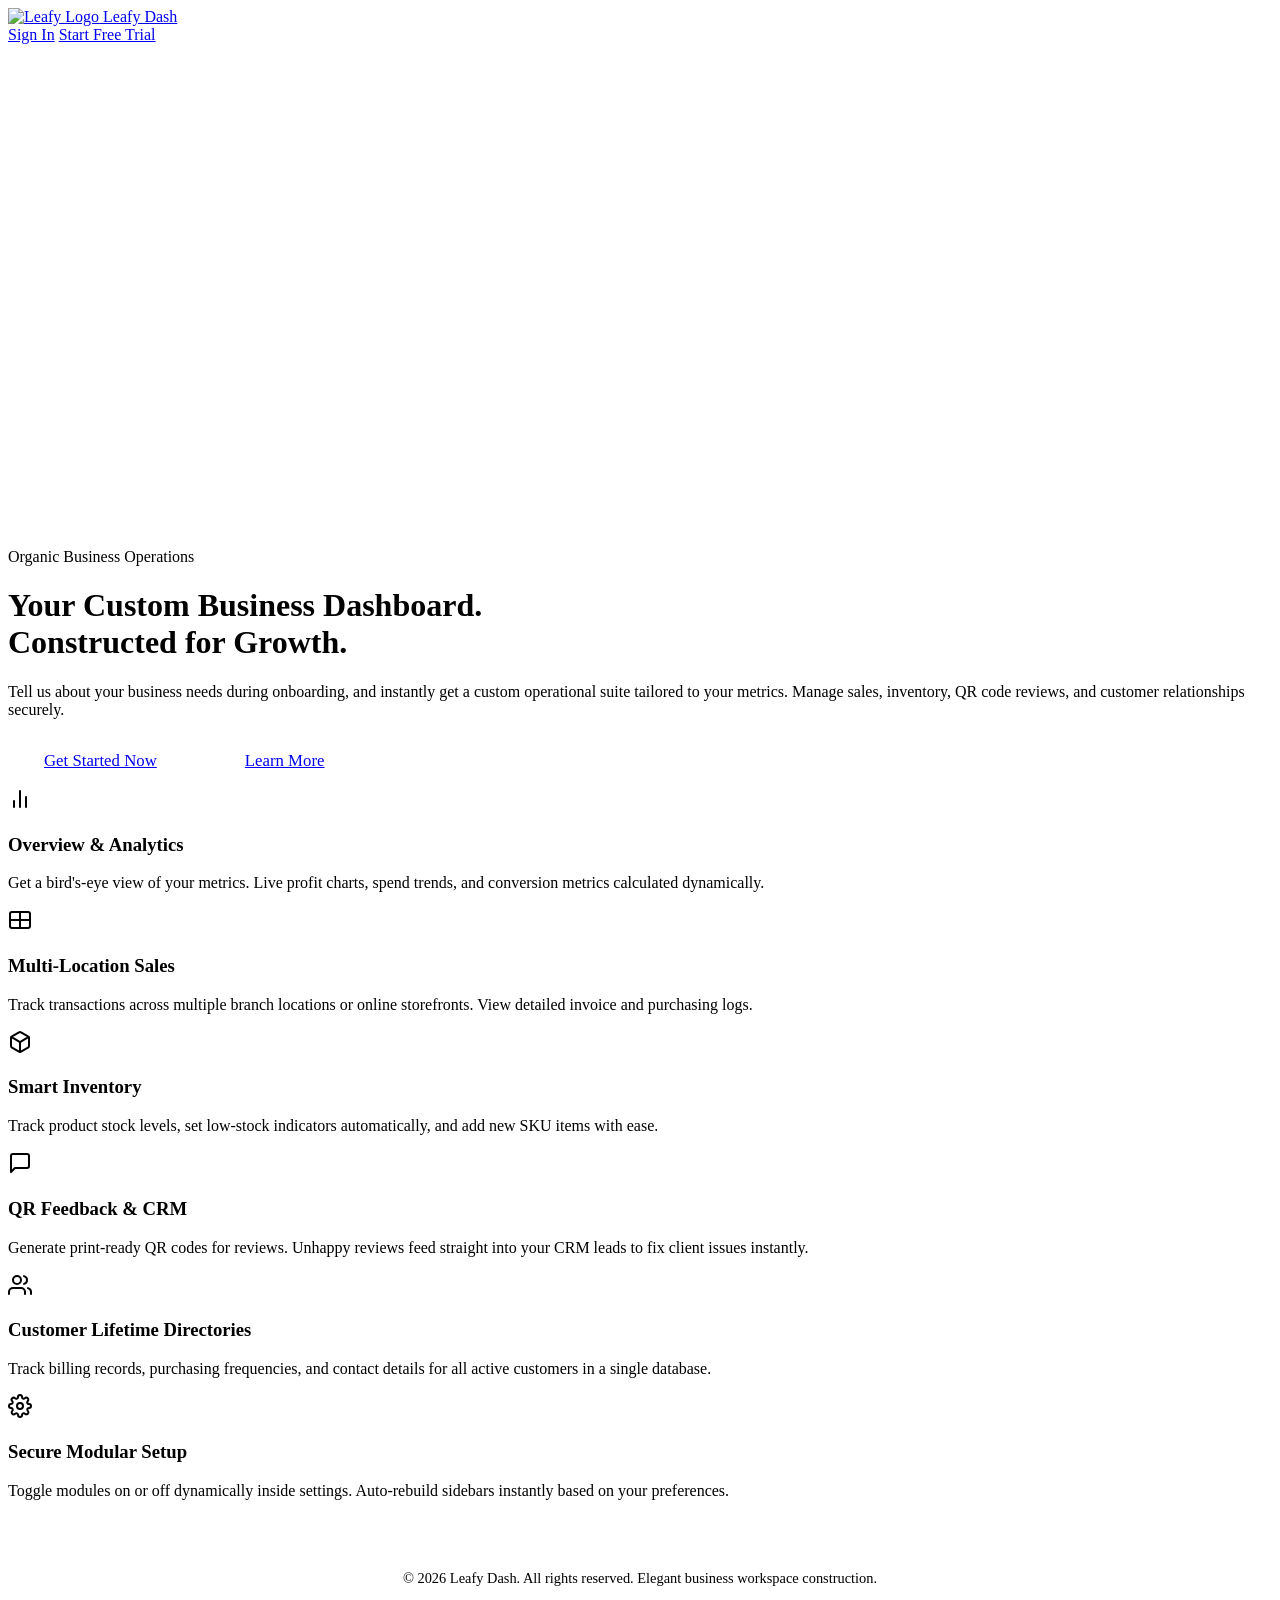
==== frontend/index.html @ 87b3e862 "Initialize repository, optimize branding assets, setup icons, and configure Vercel deployment" ====
<!DOCTYPE html>
<html lang="en">
<head>
    <meta charset="UTF-8">
    <meta name="viewport" content="width=device-width, initial-scale=1.0">
    <title>Leafy Dash | Elegant Custom Business Dashboards</title>
    <meta name="description" content="Generate a secure, tailored business dashboard. Auto-configure analytics, inventory, CRM, sales, and reviews based on your specific operational needs.">
    <link rel="stylesheet" href="/css/style.css">
    <link rel="icon" type="image/png" href="/images/leafy_icon.png">
</head>
<body>
    <header class="navbar">
        <a href="/" class="navbar-brand">
            <img src="/images/leafy_icon.png" alt="Leafy Logo" style="width: 48px; height: 48px; object-fit: contain;">
            Leafy Dash
        </a>
        <div class="nav-buttons">
            <a href="/login" class="btn btn-secondary">Sign In</a>
            <a href="/register" class="btn btn-primary">Start Free Trial</a>
        </div>
    </header>

    <main class="hero-section">
        <!-- SVG waves backgrounds in pastel blue and peach to replicate the style image -->
        <svg class="wave-shape" style="top: 10%; left: -5%; width: 450px;" viewBox="0 0 500 500" fill="none" xmlns="http://www.w3.org/2000/svg">
            <path d="M-80 120 C 50 180, 180 60, 320 200 C 420 300, 480 250, 520 380 L500 500 L-100 500 Z" fill="var(--accent-blue)" opacity="0.15"/>
        </svg>
        <svg class="wave-shape" style="bottom: 5%; right: -5%; width: 500px;" viewBox="0 0 500 500" fill="none" xmlns="http://www.w3.org/2000/svg">
            <path d="M100 450 C 180 320, 320 380, 380 200 C 440 80, 490 120, 580 40 L600 600 L100 600 Z" fill="var(--accent-peach)" opacity="0.18"/>
        </svg>

        <div class="hero-badge">Organic Business Operations</div>
        <h1 class="hero-title">Your Custom Business Dashboard. <br><span>Constructed for Growth.</span></h1>
        <p class="hero-desc">Tell us about your business needs during onboarding, and instantly get a custom operational suite tailored to your metrics. Manage sales, inventory, QR code reviews, and customer relationships securely.</p>
        <div style="display: flex; gap: 16px; margin-top: 10px; position: relative; z-index: 10;">
            <a href="/register" class="btn btn-primary btn-lg" style="padding: 16px 36px; font-size: 1.05rem;">Get Started Now</a>
            <a href="#features" class="btn btn-secondary btn-lg" style="padding: 16px 36px; font-size: 1.05rem;">Learn More</a>
        </div>
    </main>

    <section id="features" class="features-grid">
        <div class="feat-card glass-panel">
            <div class="feat-icon-container">
                <svg width="24" height="24" viewBox="0 0 24 24" fill="none" stroke="currentColor" stroke-width="2" stroke-linecap="round" stroke-linejoin="round"><line x1="18" y1="20" x2="18" y2="10"></line><line x1="12" y1="20" x2="12" y2="4"></line><line x1="6" y1="20" x2="6" y2="14"></line></svg>
            </div>
            <h3 class="feat-title">Overview & Analytics</h3>
            <p class="feat-desc">Get a bird's-eye view of your metrics. Live profit charts, spend trends, and conversion metrics calculated dynamically.</p>
        </div>
        <div class="feat-card glass-panel">
            <div class="feat-icon-container">
                <svg width="24" height="24" viewBox="0 0 24 24" fill="none" stroke="currentColor" stroke-width="2" stroke-linecap="round" stroke-linejoin="round"><rect x="2" y="4" width="20" height="16" rx="2" ry="2"></rect><line x1="12" y1="4" x2="12" y2="20"></line><line x1="2" y1="12" x2="22" y2="12"></line></svg>
            </div>
            <h3 class="feat-title">Multi-Location Sales</h3>
            <p class="feat-desc">Track transactions across multiple branch locations or online storefronts. View detailed invoice and purchasing logs.</p>
        </div>
        <div class="feat-card glass-panel">
            <div class="feat-icon-container">
                <svg width="24" height="24" viewBox="0 0 24 24" fill="none" stroke="currentColor" stroke-width="2" stroke-linecap="round" stroke-linejoin="round"><path d="M21 16V8a2 2 0 0 0-1-1.73l-7-4a2 2 0 0 0-2 0l-7 4A2 2 0 0 0 3 8v8a2 2 0 0 0 1 1.73l7 4a2 2 0 0 0 2 0l7-4A2 2 0 0 0 21 16z"></path><polyline points="3.27 6.96 12 12.01 20.73 6.96"></polyline><line x1="12" y1="22.08" x2="12" y2="12"></line></svg>
            </div>
            <h3 class="feat-title">Smart Inventory</h3>
            <p class="feat-desc">Track product stock levels, set low-stock indicators automatically, and add new SKU items with ease.</p>
        </div>
        <div class="feat-card glass-panel">
            <div class="feat-icon-container">
                <svg width="24" height="24" viewBox="0 0 24 24" fill="none" stroke="currentColor" stroke-width="2" stroke-linecap="round" stroke-linejoin="round"><path d="M21 15a2 2 0 0 1-2 2H7l-4 4V5a2 2 0 0 1 2-2h14a2 2 0 0 1 2 2z"></path></svg>
            </div>
            <h3 class="feat-title">QR Feedback & CRM</h3>
            <p class="feat-desc">Generate print-ready QR codes for reviews. Unhappy reviews feed straight into your CRM leads to fix client issues instantly.</p>
        </div>
        <div class="feat-card glass-panel">
            <div class="feat-icon-container">
                <svg width="24" height="24" viewBox="0 0 24 24" fill="none" stroke="currentColor" stroke-width="2" stroke-linecap="round" stroke-linejoin="round"><path d="M17 21v-2a4 4 0 0 0-4-4H5a4 4 0 0 0-4 4v2"></path><circle cx="9" cy="7" r="4"></circle><path d="M23 21v-2a4 4 0 0 0-3-3.87"></path><path d="M16 3.13a4 4 0 0 1 0 7.75"></path></svg>
            </div>
            <h3 class="feat-title">Customer Lifetime Directories</h3>
            <p class="feat-desc">Track billing records, purchasing frequencies, and contact details for all active customers in a single database.</p>
        </div>
        <div class="feat-card glass-panel">
            <div class="feat-icon-container">
                <svg width="24" height="24" viewBox="0 0 24 24" fill="none" stroke="currentColor" stroke-width="2" stroke-linecap="round" stroke-linejoin="round"><circle cx="12" cy="12" r="3"></circle><path d="M19.4 15a1.65 1.65 0 0 0 .33 1.82l.06.06a2 2 0 1 1-2.83 2.83l-.06-.06a1.65 1.65 0 0 0-1.82-.33 1.65 1.65 0 0 0-1 1.51V21a2 2 0 0 1-4 0v-.09A1.65 1.65 0 0 0 9 19.4a1.65 1.65 0 0 0-1.82.33l-.06.06a2 2 0 1 1-2.83-2.83l.06-.06a1.65 1.65 0 0 0 .33-1.82 1.65 1.65 0 0 0-1.51-1H3a2 2 0 0 1 0-4h.09A1.65 1.65 0 0 0 4.6 9a1.65 1.65 0 0 0-.33-1.82l-.06-.06a2 2 0 1 1 2.83-2.83l.06.06a1.65 1.65 0 0 0 1.82.33H9a1.65 1.65 0 0 0 1-1.51V3a2 2 0 0 1 4 0v.09a1.65 1.65 0 0 0 1 1.51 1.65 1.65 0 0 0 1.82-.33l.06-.06a2 2 0 1 1 2.83 2.83l-.06.06a1.65 1.65 0 0 0-.33 1.82V9a1.65 1.65 0 0 0 1.51 1H21a2 2 0 0 1 0 4h-.09a1.65 1.65 0 0 0-1.51 1z"></path></svg>
            </div>
            <h3 class="feat-title">Secure Modular Setup</h3>
            <p class="feat-desc">Toggle modules on or off dynamically inside settings. Auto-rebuild sidebars instantly based on your preferences.</p>
        </div>
    </section>

    <footer style="text-align: center; padding: 40px 24px; color: var(--text-secondary); border-top: 1px solid var(--border-color); font-size: 0.9rem;">
        <p>&copy; 2026 Leafy Dash. All rights reserved. Elegant business workspace construction.</p>
    </footer>
</body>
</html>
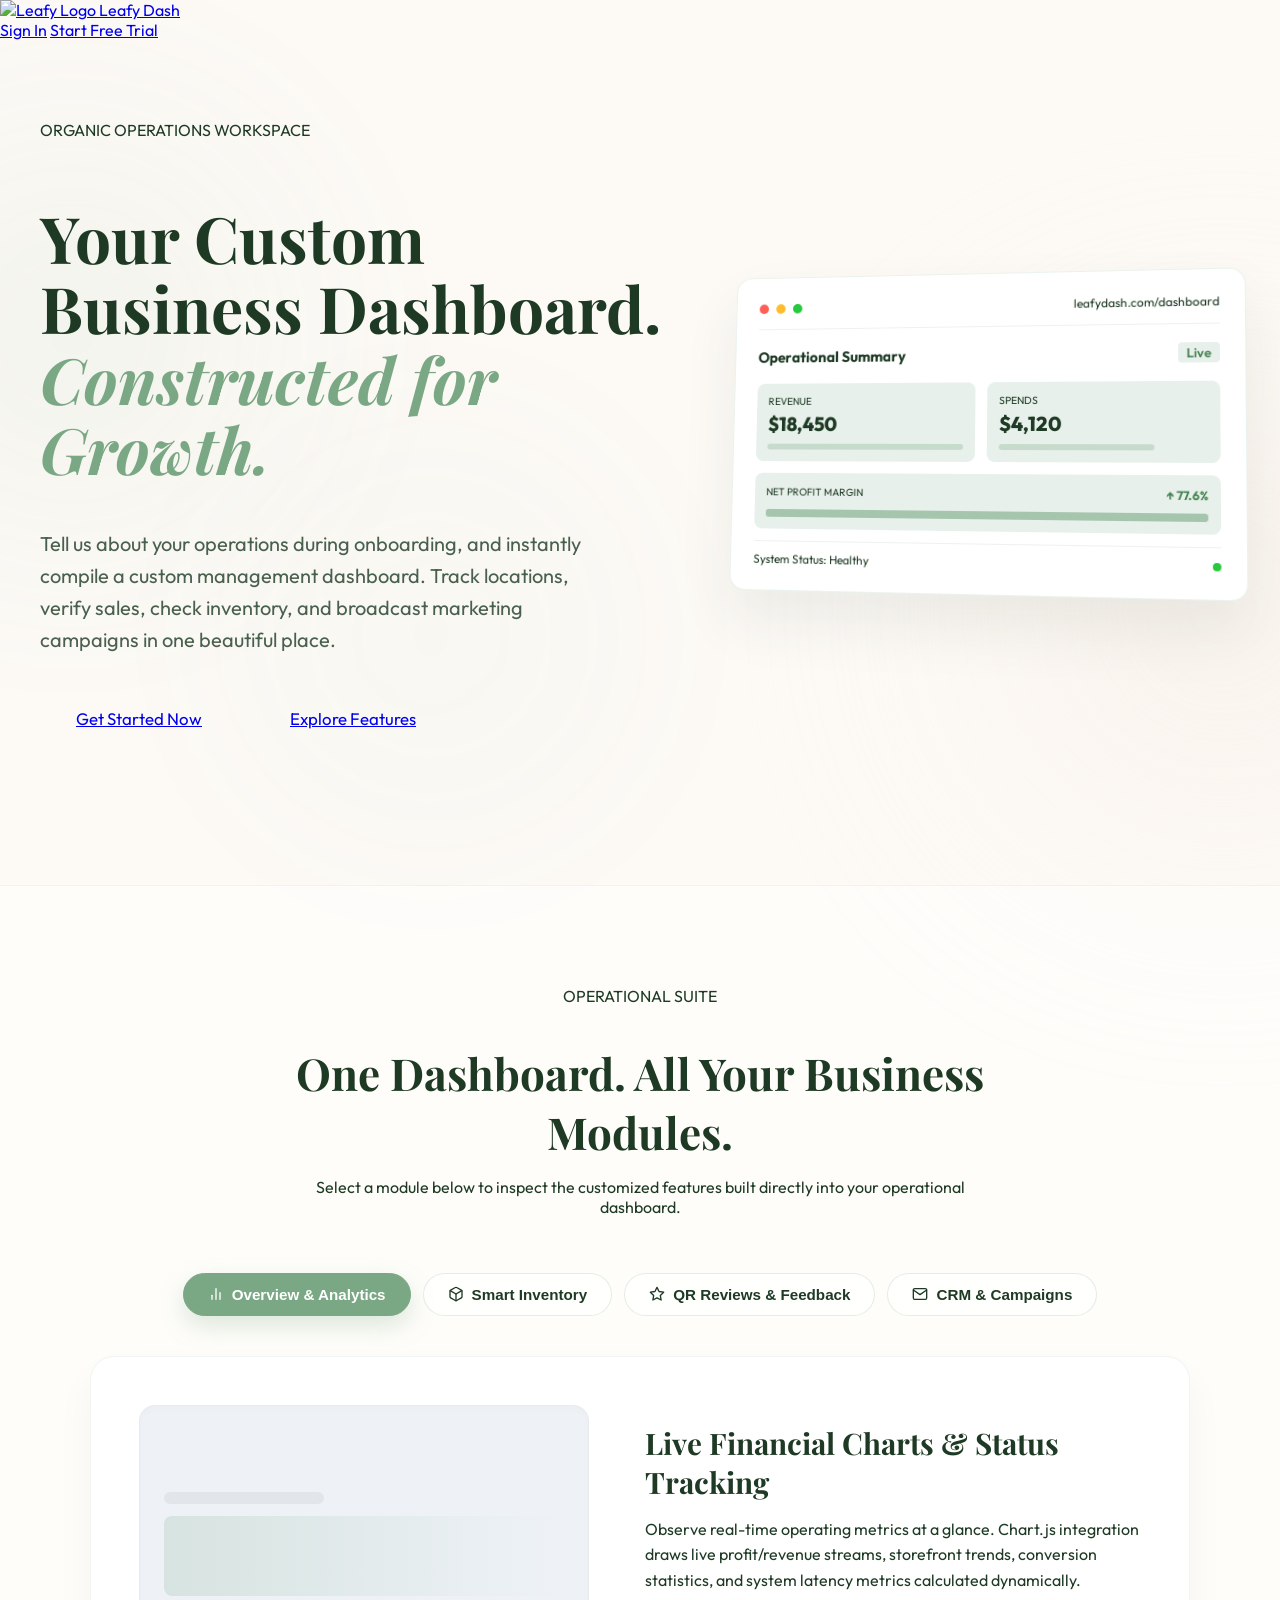
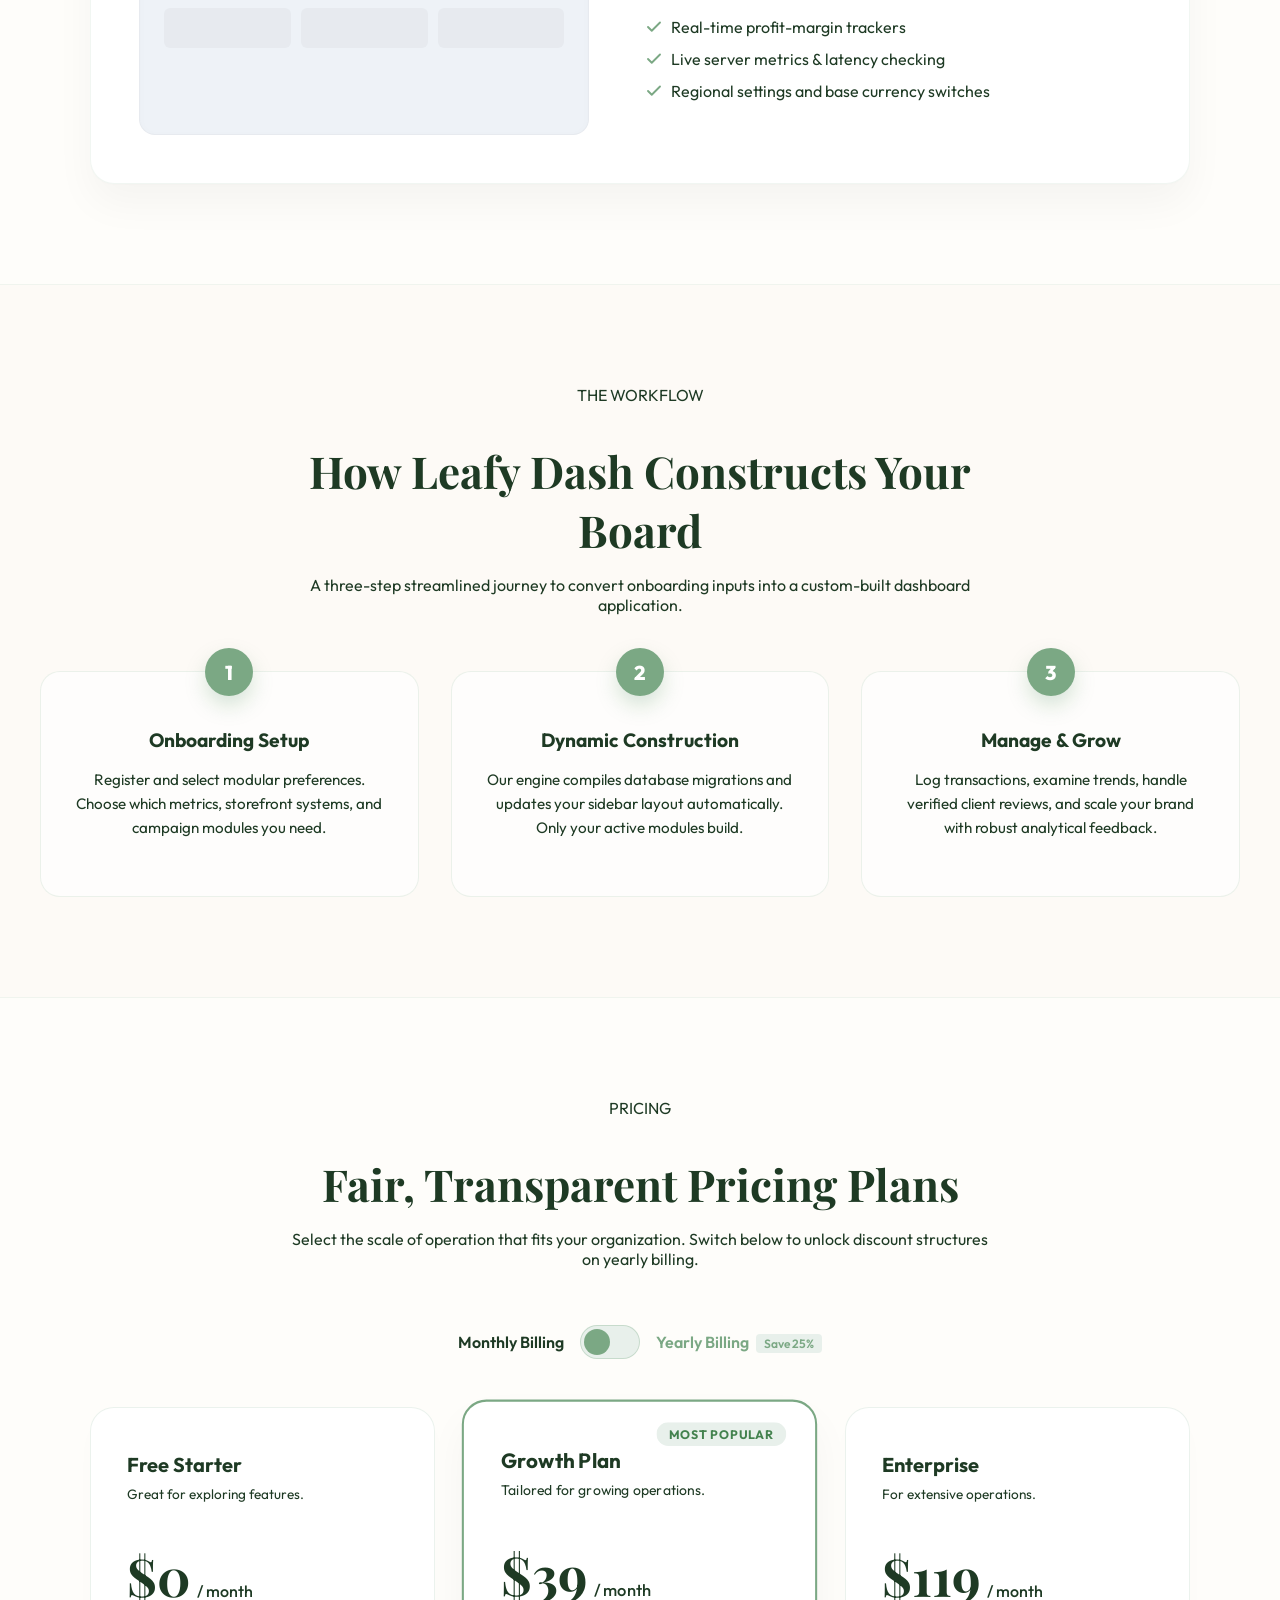
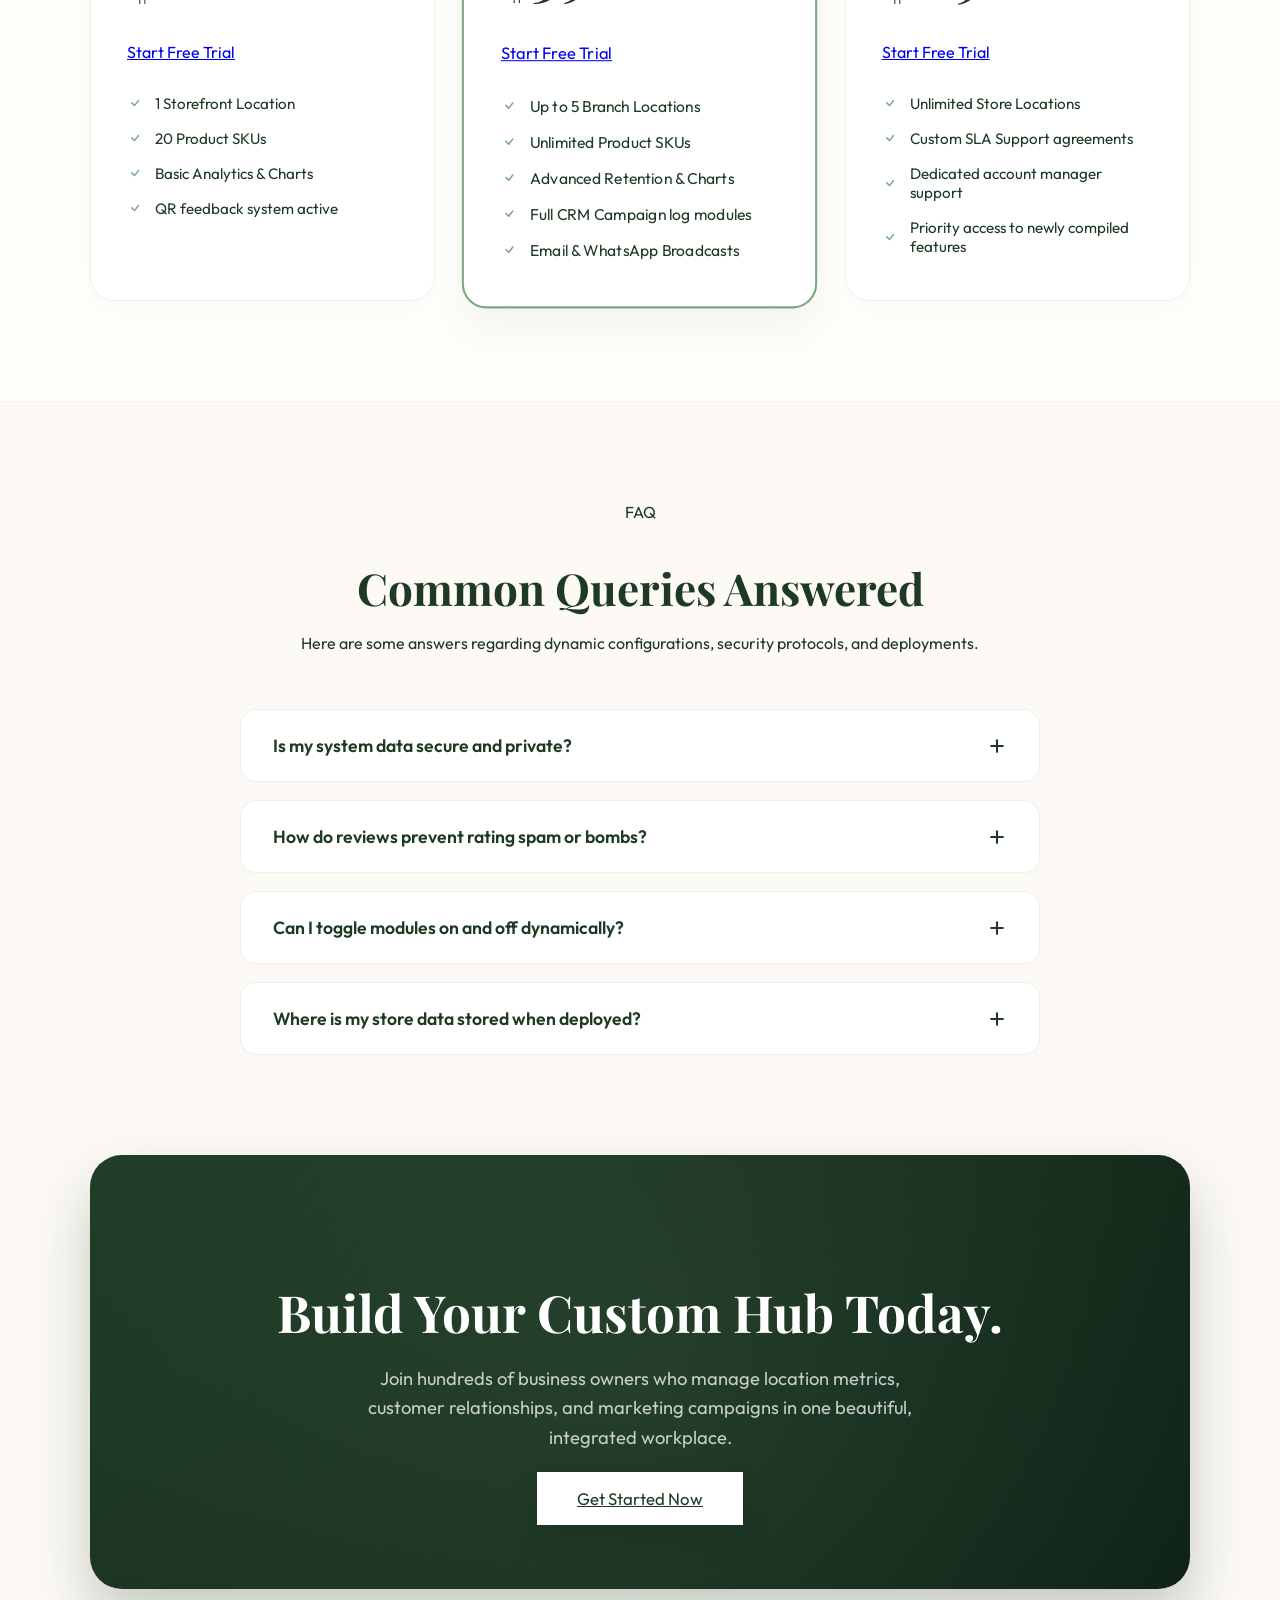
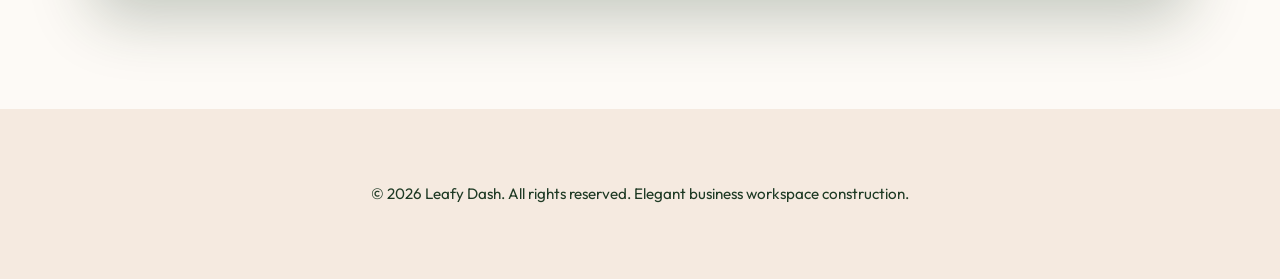
==== commit c8a5f6e7: "Redesign index.html landing page with animations, pricing toggles, and FAQ section" ====
--- a/frontend/index.html
+++ b/frontend/index.html
@@ -3,12 +3,622 @@
 <head>
     <meta charset="UTF-8">
     <meta name="viewport" content="width=device-width, initial-scale=1.0">
-    <title>Leafy Dash | Elegant Custom Business Dashboards</title>
+    <title>Leafy Dash | Elegant Custom Business Operations Suite</title>
     <meta name="description" content="Generate a secure, tailored business dashboard. Auto-configure analytics, inventory, CRM, sales, and reviews based on your specific operational needs.">
     <link rel="stylesheet" href="/css/style.css">
     <link rel="icon" type="image/png" href="/images/leafy_icon.png">
+    <link href="https://fonts.googleapis.com/css2?family=Outfit:wght@300;400;500;600;700;800&family=Playfair+Display:ital,wght@0,600;0,700;1,600&display=swap" rel="stylesheet">
+    <style>
+        :root {
+            --font-title: 'Playfair Display', Georgia, serif;
+            --font-sans: 'Outfit', system-ui, sans-serif;
+            --accent-green: #7ba884;
+            --accent-green-dark: #1e3a24;
+            --accent-green-light: #e8f0eb;
+            --accent-peach: #fdfaf6;
+            --accent-peach-dark: #f5eae0;
+            --accent-blue: #eef2f7;
+            --shadow-premium: 0 20px 40px rgba(0, 0, 0, 0.04), 0 1px 3px rgba(0, 0, 0, 0.02);
+            --transition-smooth: all 0.5s cubic-bezier(0.16, 1, 0.3, 1);
+        }
+
+        body {
+            font-family: var(--font-sans);
+            background-color: var(--accent-peach);
+            color: var(--accent-green-dark);
+            margin: 0;
+            overflow-x: hidden;
+        }
+
+        /* Ambient Glow Backgrounds */
+        .glow-blob {
+            position: absolute;
+            border-radius: 50%;
+            filter: blur(120px);
+            z-index: -1;
+            opacity: 0.45;
+            pointer-events: none;
+            animation: floatGlow 12s infinite alternate ease-in-out;
+        }
+
+        @keyframes floatGlow {
+            0% { transform: translate(0, 0) scale(1); }
+            100% { transform: translate(40px, -40px) scale(1.15); }
+        }
+
+        /* Scroll Reveal Styling */
+        .reveal-on-scroll {
+            opacity: 0;
+            transform: translateY(40px);
+            transition: var(--transition-smooth);
+        }
+
+        .reveal-on-scroll.visible {
+            opacity: 1;
+            transform: translateY(0);
+        }
+
+        /* Hero Section Enhancements */
+        .hero-container {
+            max-width: 1200px;
+            margin: 0 auto;
+            padding: 80px 24px 140px 24px;
+            display: grid;
+            grid-template-columns: 1.1fr 0.9fr;
+            align-items: center;
+            gap: 48px;
+            position: relative;
+        }
+
+        @media (max-width: 968px) {
+            .hero-container {
+                grid-template-columns: 1fr;
+                padding-bottom: 80px;
+                text-align: center;
+            }
+            .hero-mockup-wrapper {
+                justify-content: center;
+            }
+        }
+
+        .hero-left {
+            display: flex;
+            flex-direction: column;
+            align-items: flex-start;
+        }
+
+        @media (max-width: 968px) {
+            .hero-left {
+                align-items: center;
+            }
+        }
+
+        .hero-title {
+            font-family: var(--font-title);
+            font-size: clamp(2.8rem, 5vw, 4.5rem);
+            line-height: 1.1;
+            font-weight: 700;
+            color: var(--accent-green-dark);
+            margin-bottom: 24px;
+        }
+
+        .hero-title span {
+            color: var(--accent-green);
+            font-style: italic;
+        }
+
+        .hero-desc {
+            font-size: clamp(1.1rem, 2.2vw, 1.25rem);
+            color: rgba(30, 58, 36, 0.8);
+            line-height: 1.6;
+            margin-bottom: 36px;
+            max-width: 580px;
+        }
+
+        /* Elegant Mockup Showcase */
+        .hero-mockup-wrapper {
+            display: flex;
+            justify-content: flex-end;
+            position: relative;
+        }
+
+        .mockup-card {
+            background: #ffffff;
+            border-radius: 16px;
+            box-shadow: 0 30px 60px rgba(44, 62, 53, 0.08);
+            border: 1px solid rgba(123, 168, 132, 0.15);
+            padding: 24px;
+            width: 100%;
+            max-width: 480px;
+            position: relative;
+            transform: perspective(1000px) rotateY(-8deg) rotateX(4deg);
+            transition: var(--transition-smooth);
+            animation: floatMockup 6s infinite alternate ease-in-out;
+        }
+
+        .mockup-card:hover {
+            transform: perspective(1000px) rotateY(0deg) rotateX(0deg) scale(1.02);
+            box-shadow: 0 40px 80px rgba(44, 62, 53, 0.12);
+        }
+
+        @keyframes floatMockup {
+            0% { transform: perspective(1000px) rotateY(-8deg) rotateX(4deg) translateY(0); }
+            100% { transform: perspective(1000px) rotateY(-6deg) rotateX(2deg) translateY(-15px); }
+        }
+
+        /* Mockup inner components */
+        .mockup-header {
+            display: flex;
+            align-items: center;
+            gap: 8px;
+            border-bottom: 1px solid rgba(0,0,0,0.06);
+            padding-bottom: 14px;
+            margin-bottom: 18px;
+        }
+        .mockup-dot {
+            width: 10px;
+            height: 10px;
+            border-radius: 50%;
+            background: #ff5f56;
+        }
+        .mockup-dot:nth-child(2) { background: #ffbd2e; }
+        .mockup-dot:nth-child(3) { background: #27c93f; }
+
+        .mockup-row {
+            display: flex;
+            gap: 12px;
+            margin-bottom: 12px;
+        }
+        .mockup-box {
+            background: var(--accent-green-light);
+            border-radius: 8px;
+            padding: 12px;
+            flex: 1;
+            display: flex;
+            flex-direction: column;
+            gap: 4px;
+        }
+        .mockup-bar {
+            height: 6px;
+            background: var(--accent-green);
+            opacity: 0.3;
+            border-radius: 3px;
+        }
+        .mockup-bar.short { width: 50%; }
+        .mockup-bar.medium { width: 75%; }
+        .mockup-bar.full { width: 100%; }
+
+        /* Feature Tabs Section */
+        .section-header {
+            text-align: center;
+            max-width: 700px;
+            margin: 0 auto 56px auto;
+            padding: 0 24px;
+        }
+
+        .section-title {
+            font-family: var(--font-title);
+            font-size: clamp(2rem, 3.5vw, 2.75rem);
+            margin-bottom: 16px;
+            color: var(--accent-green-dark);
+        }
+
+        .tab-btn-row {
+            display: flex;
+            justify-content: center;
+            flex-wrap: wrap;
+            gap: 12px;
+            margin-bottom: 40px;
+            padding: 0 24px;
+        }
+
+        .tab-btn {
+            background: rgba(255, 255, 255, 0.7);
+            border: 1px solid rgba(123, 168, 132, 0.2);
+            color: var(--accent-green-dark);
+            padding: 12px 24px;
+            border-radius: 50px;
+            font-weight: 600;
+            font-size: 0.95rem;
+            cursor: pointer;
+            transition: var(--transition-smooth);
+            display: flex;
+            align-items: center;
+            gap: 8px;
+        }
+
+        .tab-btn:hover {
+            background: #ffffff;
+            transform: translateY(-2px);
+            box-shadow: 0 10px 20px rgba(0,0,0,0.02);
+        }
+
+        .tab-btn.active {
+            background: var(--accent-green);
+            color: white;
+            border-color: var(--accent-green);
+            box-shadow: 0 10px 24px rgba(123, 168, 132, 0.25);
+        }
+
+        .tab-container {
+            max-width: 1100px;
+            margin: 0 auto;
+            padding: 0 24px;
+            position: relative;
+        }
+
+        .tab-pane {
+            display: none;
+            grid-template-columns: 1fr 1.1fr;
+            align-items: center;
+            gap: 56px;
+            background: #ffffff;
+            border-radius: 24px;
+            padding: 48px;
+            box-shadow: var(--shadow-premium);
+            border: 1px solid rgba(123, 168, 132, 0.1);
+            animation: fadeInTab 0.6s cubic-bezier(0.16, 1, 0.3, 1) forwards;
+        }
+
+        .tab-pane.active {
+            display: grid;
+        }
+
+        @media (max-width: 868px) {
+            .tab-pane {
+                grid-template-columns: 1fr;
+                padding: 32px 24px;
+                gap: 32px;
+            }
+        }
+
+        @keyframes fadeInTab {
+            from { opacity: 0; transform: translateY(15px); }
+            to { opacity: 1; transform: translateY(0); }
+        }
+
+        .tab-image-container {
+            border-radius: 16px;
+            overflow: hidden;
+            background: var(--accent-blue);
+            border: 1px solid rgba(0,0,0,0.03);
+            box-shadow: inset 0 2px 8px rgba(0,0,0,0.02);
+            padding: 24px;
+            display: flex;
+            justify-content: center;
+            align-items: center;
+            min-height: 280px;
+        }
+
+        /* Journey/Process Steps */
+        .journey-grid {
+            display: grid;
+            grid-template-columns: repeat(3, 1fr);
+            gap: 32px;
+            max-width: 1200px;
+            margin: 0 auto;
+            padding: 0 24px;
+        }
+
+        @media (max-width: 868px) {
+            .journey-grid {
+                grid-template-columns: 1fr;
+                gap: 40px;
+            }
+        }
+
+        .journey-card {
+            background: rgba(255, 255, 255, 0.65);
+            border: 1px solid rgba(123, 168, 132, 0.15);
+            padding: 40px 32px;
+            border-radius: 20px;
+            position: relative;
+            transition: var(--transition-smooth);
+            text-align: center;
+        }
+
+        .journey-card:hover {
+            transform: translateY(-8px);
+            background: #ffffff;
+            box-shadow: var(--shadow-premium);
+            border-color: rgba(123, 168, 132, 0.3);
+        }
+
+        .journey-step {
+            position: absolute;
+            top: -24px;
+            left: 50%;
+            transform: translateX(-50%);
+            width: 48px;
+            height: 48px;
+            background: var(--accent-green);
+            color: #ffffff;
+            font-size: 1.25rem;
+            font-weight: 800;
+            border-radius: 50%;
+            display: flex;
+            align-items: center;
+            justify-content: center;
+            box-shadow: 0 10px 20px rgba(123, 168, 132, 0.3);
+        }
+
+        /* Pricing Section Toggle */
+        .pricing-toggle-container {
+            display: flex;
+            align-items: center;
+            justify-content: center;
+            gap: 16px;
+            margin-bottom: 48px;
+        }
+
+        .switch {
+            position: relative;
+            display: inline-block;
+            width: 60px;
+            height: 34px;
+        }
+
+        .switch input {
+            opacity: 0;
+            width: 0;
+            height: 0;
+        }
+
+        .slider {
+            position: absolute;
+            cursor: pointer;
+            top: 0;
+            left: 0;
+            right: 0;
+            bottom: 0;
+            background-color: var(--accent-green-light);
+            transition: .4s;
+            border-radius: 34px;
+            border: 1px solid rgba(123, 168, 132, 0.3);
+        }
+
+        .slider:before {
+            position: absolute;
+            content: "";
+            height: 26px;
+            width: 26px;
+            left: 3px;
+            bottom: 3px;
+            background-color: var(--accent-green);
+            transition: .4s;
+            border-radius: 50%;
+        }
+
+        input:checked + .slider:before {
+            transform: translateX(26px);
+        }
+
+        .pricing-grid {
+            display: grid;
+            grid-template-columns: repeat(3, 1fr);
+            gap: 32px;
+            max-width: 1100px;
+            margin: 0 auto;
+            padding: 0 24px;
+        }
+
+        @media (max-width: 968px) {
+            .pricing-grid {
+                grid-template-columns: 1fr;
+                max-width: 480px;
+            }
+        }
+
+        .price-card {
+            background: #ffffff;
+            border: 1px solid rgba(123, 168, 132, 0.15);
+            border-radius: 24px;
+            padding: 44px 36px;
+            display: flex;
+            flex-direction: column;
+            position: relative;
+            transition: var(--transition-smooth);
+            box-shadow: 0 10px 30px rgba(0,0,0,0.01);
+        }
+
+        .price-card.popular {
+            border: 2px solid var(--accent-green);
+            transform: scale(1.03);
+            box-shadow: var(--shadow-premium);
+        }
+
+        @media (max-width: 968px) {
+            .price-card.popular {
+                transform: scale(1);
+            }
+        }
+
+        .price-card:hover {
+            transform: translateY(-8px) scale(1.02);
+            box-shadow: var(--shadow-premium);
+            border-color: rgba(123, 168, 132, 0.3);
+        }
+
+        .price-card.popular:hover {
+            transform: translateY(-8px) scale(1.05);
+        }
+
+        @media (max-width: 968px) {
+            .price-card.popular:hover {
+                transform: translateY(-8px) scale(1.02);
+            }
+        }
+
+        .badge-popular {
+            position: absolute;
+            top: 20px;
+            right: 28px;
+            background: var(--accent-green-light);
+            color: #43824E;
+            padding: 4px 12px;
+            border-radius: 50px;
+            font-size: 0.75rem;
+            font-weight: 700;
+            letter-spacing: 0.05em;
+        }
+
+        .price-value {
+            font-family: var(--font-title);
+            font-size: 3.25rem;
+            font-weight: 700;
+            color: var(--accent-green-dark);
+            margin: 24px 0 8px 0;
+            display: flex;
+            align-items: baseline;
+        }
+
+        .price-value span {
+            font-family: var(--font-sans);
+            font-size: 1rem;
+            font-weight: 500;
+            color: var(--text-secondary);
+            margin-left: 6px;
+        }
+
+        .price-features {
+            list-style: none;
+            padding: 0;
+            margin: 32px 0 auto 0;
+            display: flex;
+            flex-direction: column;
+            gap: 16px;
+        }
+
+        .price-features li {
+            display: flex;
+            align-items: center;
+            gap: 12px;
+            font-size: 0.95rem;
+        }
+
+        .price-features svg {
+            color: var(--accent-green);
+            flex-shrink: 0;
+        }
+
+        /* FAQ Section */
+        .faq-container {
+            max-width: 800px;
+            margin: 0 auto;
+            padding: 0 24px;
+            display: flex;
+            flex-direction: column;
+            gap: 18px;
+        }
+
+        .faq-item {
+            background: #ffffff;
+            border: 1px solid rgba(123, 168, 132, 0.15);
+            border-radius: 16px;
+            overflow: hidden;
+            transition: var(--transition-smooth);
+            box-shadow: 0 4px 20px rgba(0,0,0,0.01);
+        }
+
+        .faq-question {
+            padding: 24px 32px;
+            display: flex;
+            justify-content: space-between;
+            align-items: center;
+            font-weight: 600;
+            font-size: 1.1rem;
+            cursor: pointer;
+            user-select: none;
+            transition: var(--transition-smooth);
+        }
+
+        .faq-question:hover {
+            color: var(--accent-green);
+        }
+
+        .faq-answer {
+            max-height: 0;
+            overflow: hidden;
+            padding: 0 32px;
+            color: rgba(30, 58, 36, 0.8);
+            line-height: 1.6;
+            font-size: 0.95rem;
+            transition: var(--transition-smooth);
+        }
+
+        .faq-item.active {
+            border-color: rgba(123, 168, 132, 0.35);
+            box-shadow: var(--shadow-premium);
+        }
+
+        .faq-item.active .faq-answer {
+            max-height: 200px;
+            padding-bottom: 24px;
+        }
+
+        .faq-icon {
+            transition: transform 0.4s ease;
+        }
+
+        .faq-item.active .faq-icon {
+            transform: rotate(45deg);
+        }
+
+        /* Large CTA Banner */
+        .cta-banner {
+            max-width: 1100px;
+            margin: 0 auto;
+            padding: 0 24px;
+            position: relative;
+        }
+
+        .cta-inner {
+            background: linear-gradient(135deg, var(--accent-green-dark) 0%, #0d1f14 100%);
+            border-radius: 32px;
+            padding: 80px 48px;
+            text-align: center;
+            color: #ffffff;
+            box-shadow: 0 30px 60px rgba(30, 58, 36, 0.25);
+            position: relative;
+            overflow: hidden;
+            z-index: 1;
+        }
+
+        .cta-inner::before {
+            content: '';
+            position: absolute;
+            top: -50%;
+            left: -50%;
+            width: 200%;
+            height: 200%;
+            background: radial-gradient(circle, rgba(123, 168, 132, 0.15) 0%, transparent 60%);
+            z-index: -1;
+            pointer-events: none;
+        }
+
+        .cta-title {
+            font-family: var(--font-title);
+            font-size: clamp(2rem, 4vw, 3.25rem);
+            font-weight: 700;
+            margin-bottom: 18px;
+        }
+
+        .cta-desc {
+            color: rgba(255,255,255,0.75);
+            font-size: 1.15rem;
+            max-width: 600px;
+            margin: 0 auto 36px auto;
+            line-height: 1.6;
+        }
+    </style>
 </head>
 <body>
+    <!-- Ambient Blur Background Blobs -->
+    <div class="glow-blob" style="width: 400px; height: 400px; background: rgba(123, 168, 132, 0.18); top: 15%; left: -10%;"></div>
+    <div class="glow-blob" style="width: 500px; height: 500px; background: rgba(244, 234, 224, 0.8); top: 40%; right: -15%; animation-delay: -3s;"></div>
+    <div class="glow-blob" style="width: 350px; height: 350px; background: rgba(123, 168, 132, 0.1); bottom: 10%; left: 20%; animation-delay: -6s;"></div>
+
+    <!-- Navigation Bar -->
     <header class="navbar">
         <a href="/" class="navbar-brand">
             <img src="/images/leafy_icon.png" alt="Leafy Logo" style="width: 48px; height: 48px; object-fit: contain;">
@@ -20,71 +630,390 @@
         </div>
     </header>
 
-    <main class="hero-section">
-        <!-- SVG waves backgrounds in pastel blue and peach to replicate the style image -->
-        <svg class="wave-shape" style="top: 10%; left: -5%; width: 450px;" viewBox="0 0 500 500" fill="none" xmlns="http://www.w3.org/2000/svg">
-            <path d="M-80 120 C 50 180, 180 60, 320 200 C 420 300, 480 250, 520 380 L500 500 L-100 500 Z" fill="var(--accent-blue)" opacity="0.15"/>
-        </svg>
-        <svg class="wave-shape" style="bottom: 5%; right: -5%; width: 500px;" viewBox="0 0 500 500" fill="none" xmlns="http://www.w3.org/2000/svg">
-            <path d="M100 450 C 180 320, 320 380, 380 200 C 440 80, 490 120, 580 40 L600 600 L100 600 Z" fill="var(--accent-peach)" opacity="0.18"/>
-        </svg>
-
-        <div class="hero-badge">Organic Business Operations</div>
-        <h1 class="hero-title">Your Custom Business Dashboard. <br><span>Constructed for Growth.</span></h1>
-        <p class="hero-desc">Tell us about your business needs during onboarding, and instantly get a custom operational suite tailored to your metrics. Manage sales, inventory, QR code reviews, and customer relationships securely.</p>
-        <div style="display: flex; gap: 16px; margin-top: 10px; position: relative; z-index: 10;">
-            <a href="/register" class="btn btn-primary btn-lg" style="padding: 16px 36px; font-size: 1.05rem;">Get Started Now</a>
-            <a href="#features" class="btn btn-secondary btn-lg" style="padding: 16px 36px; font-size: 1.05rem;">Learn More</a>
+    <!-- HERO SECTION -->
+    <main class="hero-container">
+        <div class="hero-left">
+            <div class="hero-badge" style="margin-bottom: 20px;">ORGANIC OPERATIONS WORKSPACE</div>
+            <h1 class="hero-title">Your Custom Business Dashboard. <br><span>Constructed for Growth.</span></h1>
+            <p class="hero-desc">Tell us about your operations during onboarding, and instantly compile a custom management dashboard. Track locations, verify sales, check inventory, and broadcast marketing campaigns in one beautiful place.</p>
+            <div style="display: flex; gap: 16px; flex-wrap: wrap;">
+                <a href="/register" class="btn btn-primary btn-lg" style="padding: 16px 36px; font-size: 1.05rem;">Get Started Now</a>
+                <a href="#features" class="btn btn-secondary btn-lg" style="padding: 16px 36px; font-size: 1.05rem;">Explore Features</a>
+            </div>
+        </div>
+        <div class="hero-mockup-wrapper">
+            <div class="mockup-card">
+                <div class="mockup-header">
+                    <div class="mockup-dot"></div>
+                    <div class="mockup-dot"></div>
+                    <div class="mockup-dot"></div>
+                    <span style="font-size: 0.75rem; color: var(--text-muted); margin-left: auto;">leafydash.com/dashboard</span>
+                </div>
+                <div style="display:flex; justify-content:space-between; align-items:center; margin-bottom: 18px;">
+                    <span style="font-weight:700; font-size: 0.95rem;">Operational Summary</span>
+                    <span style="font-size: 0.8rem; background: var(--accent-green-light); color:#43824E; padding: 2px 8px; border-radius: 4px; font-weight:600;">Live</span>
+                </div>
+                <div class="mockup-row">
+                    <div class="mockup-box">
+                        <span style="font-size: 0.65rem; color: var(--text-secondary);">REVENUE</span>
+                        <span style="font-size: 1.25rem; font-weight:800;">$18,450</span>
+                        <div class="mockup-bar full" style="margin-top: 4px;"></div>
+                    </div>
+                    <div class="mockup-box">
+                        <span style="font-size: 0.65rem; color: var(--text-secondary);">SPENDS</span>
+                        <span style="font-size: 1.25rem; font-weight:800;">$4,120</span>
+                        <div class="mockup-bar medium" style="margin-top: 4px;"></div>
+                    </div>
+                </div>
+                <div class="mockup-box" style="margin-bottom: 12px;">
+                    <div style="display:flex; justify-content:space-between; align-items:center;">
+                        <span style="font-size: 0.65rem; color: var(--text-secondary);">NET PROFIT MARGIN</span>
+                        <span style="font-size: 0.75rem; font-weight:700; color:#43824E;">↑ 77.6%</span>
+                    </div>
+                    <div class="mockup-bar full" style="height: 8px; background: var(--accent-green); opacity: 0.6; margin-top: 6px;"></div>
+                </div>
+                <div style="display:flex; align-items:center; justify-content:space-between; font-size:0.75rem; padding-top:10px; border-top: 1px solid rgba(0,0,0,0.06);">
+                    <span>System Status: Healthy</span>
+                    <div style="width: 8px; height: 8px; border-radius:50%; background:#27c93f;"></div>
+                </div>
+            </div>
         </div>
     </main>
 
-    <section id="features" class="features-grid">
-        <div class="feat-card glass-panel">
-            <div class="feat-icon-container">
-                <svg width="24" height="24" viewBox="0 0 24 24" fill="none" stroke="currentColor" stroke-width="2" stroke-linecap="round" stroke-linejoin="round"><line x1="18" y1="20" x2="18" y2="10"></line><line x1="12" y1="20" x2="12" y2="4"></line><line x1="6" y1="20" x2="6" y2="14"></line></svg>
-            </div>
-            <h3 class="feat-title">Overview & Analytics</h3>
-            <p class="feat-desc">Get a bird's-eye view of your metrics. Live profit charts, spend trends, and conversion metrics calculated dynamically.</p>
-        </div>
-        <div class="feat-card glass-panel">
-            <div class="feat-icon-container">
-                <svg width="24" height="24" viewBox="0 0 24 24" fill="none" stroke="currentColor" stroke-width="2" stroke-linecap="round" stroke-linejoin="round"><rect x="2" y="4" width="20" height="16" rx="2" ry="2"></rect><line x1="12" y1="4" x2="12" y2="20"></line><line x1="2" y1="12" x2="22" y2="12"></line></svg>
-            </div>
-            <h3 class="feat-title">Multi-Location Sales</h3>
-            <p class="feat-desc">Track transactions across multiple branch locations or online storefronts. View detailed invoice and purchasing logs.</p>
-        </div>
-        <div class="feat-card glass-panel">
-            <div class="feat-icon-container">
-                <svg width="24" height="24" viewBox="0 0 24 24" fill="none" stroke="currentColor" stroke-width="2" stroke-linecap="round" stroke-linejoin="round"><path d="M21 16V8a2 2 0 0 0-1-1.73l-7-4a2 2 0 0 0-2 0l-7 4A2 2 0 0 0 3 8v8a2 2 0 0 0 1 1.73l7 4a2 2 0 0 0 2 0l7-4A2 2 0 0 0 21 16z"></path><polyline points="3.27 6.96 12 12.01 20.73 6.96"></polyline><line x1="12" y1="22.08" x2="12" y2="12"></line></svg>
-            </div>
-            <h3 class="feat-title">Smart Inventory</h3>
-            <p class="feat-desc">Track product stock levels, set low-stock indicators automatically, and add new SKU items with ease.</p>
-        </div>
-        <div class="feat-card glass-panel">
-            <div class="feat-icon-container">
-                <svg width="24" height="24" viewBox="0 0 24 24" fill="none" stroke="currentColor" stroke-width="2" stroke-linecap="round" stroke-linejoin="round"><path d="M21 15a2 2 0 0 1-2 2H7l-4 4V5a2 2 0 0 1 2-2h14a2 2 0 0 1 2 2z"></path></svg>
-            </div>
-            <h3 class="feat-title">QR Feedback & CRM</h3>
-            <p class="feat-desc">Generate print-ready QR codes for reviews. Unhappy reviews feed straight into your CRM leads to fix client issues instantly.</p>
-        </div>
-        <div class="feat-card glass-panel">
-            <div class="feat-icon-container">
-                <svg width="24" height="24" viewBox="0 0 24 24" fill="none" stroke="currentColor" stroke-width="2" stroke-linecap="round" stroke-linejoin="round"><path d="M17 21v-2a4 4 0 0 0-4-4H5a4 4 0 0 0-4 4v2"></path><circle cx="9" cy="7" r="4"></circle><path d="M23 21v-2a4 4 0 0 0-3-3.87"></path><path d="M16 3.13a4 4 0 0 1 0 7.75"></path></svg>
-            </div>
-            <h3 class="feat-title">Customer Lifetime Directories</h3>
-            <p class="feat-desc">Track billing records, purchasing frequencies, and contact details for all active customers in a single database.</p>
-        </div>
-        <div class="feat-card glass-panel">
-            <div class="feat-icon-container">
-                <svg width="24" height="24" viewBox="0 0 24 24" fill="none" stroke="currentColor" stroke-width="2" stroke-linecap="round" stroke-linejoin="round"><circle cx="12" cy="12" r="3"></circle><path d="M19.4 15a1.65 1.65 0 0 0 .33 1.82l.06.06a2 2 0 1 1-2.83 2.83l-.06-.06a1.65 1.65 0 0 0-1.82-.33 1.65 1.65 0 0 0-1 1.51V21a2 2 0 0 1-4 0v-.09A1.65 1.65 0 0 0 9 19.4a1.65 1.65 0 0 0-1.82.33l-.06.06a2 2 0 1 1-2.83-2.83l.06-.06a1.65 1.65 0 0 0 .33-1.82 1.65 1.65 0 0 0-1.51-1H3a2 2 0 0 1 0-4h.09A1.65 1.65 0 0 0 4.6 9a1.65 1.65 0 0 0-.33-1.82l-.06-.06a2 2 0 1 1 2.83-2.83l.06.06a1.65 1.65 0 0 0 1.82.33H9a1.65 1.65 0 0 0 1-1.51V3a2 2 0 0 1 4 0v.09a1.65 1.65 0 0 0 1 1.51 1.65 1.65 0 0 0 1.82-.33l.06-.06a2 2 0 1 1 2.83 2.83l-.06.06a1.65 1.65 0 0 0-.33 1.82V9a1.65 1.65 0 0 0 1.51 1H21a2 2 0 0 1 0 4h-.09a1.65 1.65 0 0 0-1.51 1z"></path></svg>
-            </div>
-            <h3 class="feat-title">Secure Modular Setup</h3>
-            <p class="feat-desc">Toggle modules on or off dynamically inside settings. Auto-rebuild sidebars instantly based on your preferences.</p>
+    <!-- INTERACTIVE FEATURES SECTION -->
+    <section id="features" style="padding: 100px 0; background: rgba(255, 255, 255, 0.45); border-top: 1px solid rgba(123, 168, 132, 0.1); border-bottom: 1px solid rgba(123, 168, 132, 0.1);">
+        <div class="section-header reveal-on-scroll">
+            <div class="hero-badge">OPERATIONAL SUITE</div>
+            <h2 class="section-title">One Dashboard. All Your Business Modules.</h2>
+            <p style="color: var(--text-secondary);">Select a module below to inspect the customized features built directly into your operational dashboard.</p>
+        </div>
+
+        <div class="tab-btn-row reveal-on-scroll">
+            <button class="tab-btn active" id="btn-analytics" onclick="showFeatureTab('analytics')">
+                <svg width="16" height="16" viewBox="0 0 24 24" fill="none" stroke="currentColor" stroke-width="2" stroke-linecap="round" stroke-linejoin="round"><line x1="18" y1="20" x2="18" y2="10"></line><line x1="12" y1="20" x2="12" y2="4"></line><line x1="6" y1="20" x2="6" y2="14"></line></svg>
+                Overview & Analytics
+            </button>
+            <button class="tab-btn" id="btn-inventory" onclick="showFeatureTab('inventory')">
+                <svg width="16" height="16" viewBox="0 0 24 24" fill="none" stroke="currentColor" stroke-width="2" stroke-linecap="round" stroke-linejoin="round"><path d="M21 16V8a2 2 0 0 0-1-1.73l-7-4a2 2 0 0 0-2 0l-7 4A2 2 0 0 0 3 8v8a2 2 0 0 0 1 1.73l7 4a2 2 0 0 0 2 0l7-4A2 2 0 0 0 21 16z"></path><polyline points="3.27 6.96 12 12.01 20.73 6.96"></polyline><line x1="12" y1="22.08" x2="12" y2="12"></line></svg>
+                Smart Inventory
+            </button>
+            <button class="tab-btn" id="btn-reviews" onclick="showFeatureTab('reviews')">
+                <svg width="16" height="16" viewBox="0 0 24 24" fill="none" stroke="currentColor" stroke-width="2" stroke-linecap="round" stroke-linejoin="round"><polygon points="12 2 15.09 8.26 22 9.27 17 14.14 18.18 21.02 12 17.77 5.82 21.02 7 14.14 2 9.27 8.91 8.26 12 2"></polygon></svg>
+                QR Reviews & Feedback
+            </button>
+            <button class="tab-btn" id="btn-crm" onclick="showFeatureTab('crm')">
+                <svg width="16" height="16" viewBox="0 0 24 24" fill="none" stroke="currentColor" stroke-width="2" stroke-linecap="round" stroke-linejoin="round"><path d="M4 4h16c1.1 0 2 .9 2 2v12c0 1.1-.9 2-2 2H4c-1.1 0-2-.9-2-2V6c0-1.1.9-2 2-2z"></path><polyline points="22,6 12,13 2,6"></polyline></svg>
+                CRM & Campaigns
+            </button>
+        </div>
+
+        <div class="tab-container reveal-on-scroll">
+            <!-- TAB 1: ANALYTICS -->
+            <div class="tab-pane active" id="pane-analytics">
+                <div class="tab-image-container">
+                    <div style="width: 100%; display:flex; flex-direction:column; gap:12px;">
+                        <div style="height: 12px; background: rgba(0,0,0,0.05); border-radius: 6px; width: 40%;"></div>
+                        <div style="height: 80px; background: linear-gradient(90deg, rgba(123, 168, 132, 0.2) 0%, transparent 100%); border-radius: 8px;"></div>
+                        <div style="display:flex; gap:10px;">
+                            <div style="height: 40px; background: rgba(0,0,0,0.03); border-radius: 6px; flex:1;"></div>
+                            <div style="height: 40px; background: rgba(0,0,0,0.03); border-radius: 6px; flex:1;"></div>
+                            <div style="height: 40px; background: rgba(0,0,0,0.03); border-radius: 6px; flex:1;"></div>
+                        </div>
+                    </div>
+                </div>
+                <div>
+                    <h3 style="font-family: var(--font-title); font-size: 1.85rem; margin-top:0; margin-bottom: 16px;">Live Financial Charts & Status Tracking</h3>
+                    <p style="line-height: 1.6; color: var(--text-secondary); margin-bottom: 24px;">Observe real-time operating metrics at a glance. Chart.js integration draws live profit/revenue streams, storefront trends, conversion statistics, and system latency metrics calculated dynamically.</p>
+                    <ul style="padding:0; list-style:none; display:flex; flex-direction:column; gap:12px;">
+                        <li style="display:flex; align-items:center; gap:8px;"><svg width="18" height="18" viewBox="0 0 24 24" fill="none" stroke="var(--accent-green)" stroke-width="2.5" stroke-linecap="round" stroke-linejoin="round"><polyline points="20 6 9 17 4 12"></polyline></svg> Real-time profit-margin trackers</li>
+                        <li style="display:flex; align-items:center; gap:8px;"><svg width="18" height="18" viewBox="0 0 24 24" fill="none" stroke="var(--accent-green)" stroke-width="2.5" stroke-linecap="round" stroke-linejoin="round"><polyline points="20 6 9 17 4 12"></polyline></svg> Live server metrics & latency checking</li>
+                        <li style="display:flex; align-items:center; gap:8px;"><svg width="18" height="18" viewBox="0 0 24 24" fill="none" stroke="var(--accent-green)" stroke-width="2.5" stroke-linecap="round" stroke-linejoin="round"><polyline points="20 6 9 17 4 12"></polyline></svg> Regional settings and base currency switches</li>
+                    </ul>
+                </div>
+            </div>
+
+            <!-- TAB 2: INVENTORY -->
+            <div class="tab-pane" id="pane-inventory">
+                <div class="tab-image-container">
+                    <div style="width: 100%; display:flex; flex-direction:column; gap:12px;">
+                        <div style="display:flex; justify-content:space-between; align-items:center;">
+                            <div style="height: 12px; background: rgba(0,0,0,0.05); border-radius: 6px; width: 30%;"></div>
+                            <div style="height: 20px; background: #e2f3e5; width: 60px; border-radius:4px;"></div>
+                        </div>
+                        <div style="height: 1px; background: rgba(0,0,0,0.05);"></div>
+                        <div style="display:flex; gap:16px; align-items:center;">
+                            <div style="width: 64px; height: 64px; border-radius: 8px; background: rgba(0,0,0,0.05); flex-shrink:0;"></div>
+                            <div style="flex:1; display:flex; flex-direction:column; gap:6px;">
+                                <div style="height: 10px; background: rgba(0,0,0,0.05); border-radius: 5px; width: 80%;"></div>
+                                <div style="height: 8px; background: rgba(0,0,0,0.03); border-radius: 4px; width: 40%;"></div>
+                            </div>
+                        </div>
+                    </div>
+                </div>
+                <div>
+                    <h3 style="font-family: var(--font-title); font-size: 1.85rem; margin-top:0; margin-bottom: 16px;">Multi-Store Stock & Product Management</h3>
+                    <p style="line-height: 1.6; color: var(--text-secondary); margin-bottom: 24px;">Switch locations dynamically to view local storefront catalogs. Manage item quantities, configure low-stock indicators, upload images, and search items by name or SKU instantly.</p>
+                    <ul style="padding:0; list-style:none; display:flex; flex-direction:column; gap:12px;">
+                        <li style="display:flex; align-items:center; gap:8px;"><svg width="18" height="18" viewBox="0 0 24 24" fill="none" stroke="var(--accent-green)" stroke-width="2.5" stroke-linecap="round" stroke-linejoin="round"><polyline points="20 6 9 17 4 12"></polyline></svg> Low-stock warning flags</li>
+                        <li style="display:flex; align-items:center; gap:8px;"><svg width="18" height="18" viewBox="0 0 24 24" fill="none" stroke="var(--accent-green)" stroke-width="2.5" stroke-linecap="round" stroke-linejoin="round"><polyline points="20 6 9 17 4 12"></polyline></svg> Automatically subtracts stock on cart checkouts</li>
+                        <li style="display:flex; align-items:center; gap:8px;"><svg width="18" height="18" viewBox="0 0 24 24" fill="none" stroke="var(--accent-green)" stroke-width="2.5" stroke-linecap="round" stroke-linejoin="round"><polyline points="20 6 9 17 4 12"></polyline></svg> Image uploading and SKU organization</li>
+                    </ul>
+                </div>
+            </div>
+
+            <!-- TAB 3: REVIEWS -->
+            <div class="tab-pane" id="pane-reviews">
+                <div class="tab-image-container">
+                    <div style="width: 100%; text-align:center; display:flex; flex-direction:column; gap:12px; align-items:center;">
+                        <span style="font-size:3rem; line-height:1; color:#fbbf24;">★ ★ ★ ★ ★</span>
+                        <div style="height: 10px; background: rgba(0,0,0,0.05); border-radius: 5px; width: 60%;"></div>
+                        <div style="height: 30px; background: var(--accent-green); border-radius:15px; width: 120px; margin-top:8px;"></div>
+                    </div>
+                </div>
+                <div>
+                    <h3 style="font-family: var(--font-title); font-size: 1.85rem; margin-top:0; margin-bottom: 16px;">Secure Customer QR Reviews & Logic</h3>
+                    <p style="line-height: 1.6; color: var(--text-secondary); margin-bottom: 24px;">Print location-specific QR codes. Verify checkout purchase histories in the backend database to prevent review bombing, ensuring only verified customers leave ratings.</p>
+                    <ul style="padding:0; list-style:none; display:flex; flex-direction:column; gap:12px;">
+                        <li style="display:flex; align-items:center; gap:8px;"><svg width="18" height="18" viewBox="0 0 24 24" fill="none" stroke="var(--accent-green)" stroke-width="2.5" stroke-linecap="round" stroke-linejoin="round"><polyline points="20 6 9 17 4 12"></polyline></svg> Purchase verification blocking</li>
+                        <li style="display:flex; align-items:center; gap:8px;"><svg width="18" height="18" viewBox="0 0 24 24" fill="none" stroke="var(--accent-green)" stroke-width="2.5" stroke-linecap="round" stroke-linejoin="round"><polyline points="20 6 9 17 4 12"></polyline></svg> 1-2 star ratings auto-generate CRM leads</li>
+                        <li style="display:flex; align-items:center; gap:8px;"><svg width="18" height="18" viewBox="0 0 24 24" fill="none" stroke="var(--accent-green)" stroke-width="2.5" stroke-linecap="round" stroke-linejoin="round"><polyline points="20 6 9 17 4 12"></polyline></svg> Live review sync stream inside the dashboard</li>
+                    </ul>
+                </div>
+            </div>
+
+            <!-- TAB 4: CRM -->
+            <div class="tab-pane" id="pane-crm">
+                <div class="tab-image-container">
+                    <div style="width: 100%; display:flex; flex-direction:column; gap:10px;">
+                        <div style="height: 12px; background: rgba(0,0,0,0.05); border-radius: 6px; width: 50%;"></div>
+                        <div style="border: 1px dashed var(--accent-green); padding:16px; border-radius:8px; display:flex; gap:12px; align-items:center;">
+                            <div style="width:32px; height:32px; background:var(--accent-green); border-radius:50%;"></div>
+                            <div style="flex:1; display:flex; flex-direction:column; gap:4px;">
+                                <div style="height: 8px; background: rgba(0,0,0,0.05); border-radius: 4px; width: 70%;"></div>
+                                <div style="height: 6px; background: rgba(0,0,0,0.03); border-radius: 3px; width: 30%;"></div>
+                            </div>
+                        </div>
+                    </div>
+                </div>
+                <div>
+                    <h3 style="font-family: var(--font-title); font-size: 1.85rem; margin-top:0; margin-bottom: 16px;">Target Marketing Broadcasts & LTV Directories</h3>
+                    <p style="line-height: 1.6; color: var(--text-secondary); margin-bottom: 24px;">Manage customer records, compute lifetime value logs, and segment audiences. Broadcast promotions (WhatsApp, Email, or Printable flyers) with persistent tracking statistics.</p>
+                    <ul style="padding:0; list-style:none; display:flex; flex-direction:column; gap:12px;">
+                        <li style="display:flex; align-items:center; gap:8px;"><svg width="18" height="18" viewBox="0 0 24 24" fill="none" stroke="var(--accent-green)" stroke-width="2.5" stroke-linecap="round" stroke-linejoin="round"><polyline points="20 6 9 17 4 12"></polyline></svg> WhatsApp, Email, & Print template engines</li>
+                        <li style="display:flex; align-items:center; gap:8px;"><svg width="18" height="18" viewBox="0 0 24 24" fill="none" stroke="var(--accent-green)" stroke-width="2.5" stroke-linecap="round" stroke-linejoin="round"><polyline points="20 6 9 17 4 12"></polyline></svg> Persistent campaign logs and detailing</li>
+                        <li style="display:flex; align-items:center; gap:8px;"><svg width="18" height="18" viewBox="0 0 24 24" fill="none" stroke="var(--accent-green)" stroke-width="2.5" stroke-linecap="round" stroke-linejoin="round"><polyline points="20 6 9 17 4 12"></polyline></svg> Lifetime value & purchasing frequency ledgers</li>
+                    </ul>
+                </div>
+            </div>
         </div>
     </section>
 
-    <footer style="text-align: center; padding: 40px 24px; color: var(--text-secondary); border-top: 1px solid var(--border-color); font-size: 0.9rem;">
+    <!-- OPERATIONAL JOURNEY (HOW IT WORKS) -->
+    <section style="padding: 100px 0; position: relative;">
+        <div class="section-header reveal-on-scroll">
+            <div class="hero-badge">THE WORKFLOW</div>
+            <h2 class="section-title">How Leafy Dash Constructs Your Board</h2>
+            <p style="color: var(--text-secondary);">A three-step streamlined journey to convert onboarding inputs into a custom-built dashboard application.</p>
+        </div>
+
+        <div class="journey-grid reveal-on-scroll">
+            <div class="journey-card">
+                <div class="journey-step">1</div>
+                <h3 style="margin-top: 16px; margin-bottom: 12px; font-family: var(--font-sans); font-size:1.2rem; font-weight:700;">Onboarding Setup</h3>
+                <p style="font-size: 0.95rem; color: var(--text-secondary); line-height: 1.6;">Register and select modular preferences. Choose which metrics, storefront systems, and campaign modules you need.</p>
+            </div>
+            <div class="journey-card">
+                <div class="journey-step">2</div>
+                <h3 style="margin-top: 16px; margin-bottom: 12px; font-family: var(--font-sans); font-size:1.2rem; font-weight:700;">Dynamic Construction</h3>
+                <p style="font-size: 0.95rem; color: var(--text-secondary); line-height: 1.6;">Our engine compiles database migrations and updates your sidebar layout automatically. Only your active modules build.</p>
+            </div>
+            <div class="journey-card">
+                <div class="journey-step">3</div>
+                <h3 style="margin-top: 16px; margin-bottom: 12px; font-family: var(--font-sans); font-size:1.2rem; font-weight:700;">Manage & Grow</h3>
+                <p style="font-size: 0.95rem; color: var(--text-secondary); line-height: 1.6;">Log transactions, examine trends, handle verified client reviews, and scale your brand with robust analytical feedback.</p>
+            </div>
+        </div>
+    </section>
+
+    <!-- INTERACTIVE PRICING SECTION -->
+    <section style="padding: 100px 0; background: rgba(255, 255, 255, 0.45); border-top: 1px solid rgba(123, 168, 132, 0.1); border-bottom: 1px solid rgba(123, 168, 132, 0.1);">
+        <div class="section-header reveal-on-scroll">
+            <div class="hero-badge">PRICING</div>
+            <h2 class="section-title">Fair, Transparent Pricing Plans</h2>
+            <p style="color: var(--text-secondary);">Select the scale of operation that fits your organization. Switch below to unlock discount structures on yearly billing.</p>
+        </div>
+
+        <div class="pricing-toggle-container reveal-on-scroll">
+            <span style="font-weight: 600;">Monthly Billing</span>
+            <label class="switch">
+                <input type="checkbox" id="billingToggle" onchange="handleBillingToggle()">
+                <span class="slider"></span>
+            </label>
+            <span style="font-weight: 600; color: var(--accent-green);">Yearly Billing <span style="font-size: 0.75rem; background: var(--accent-green-light); padding:2px 8px; border-radius:4px; margin-left:4px;">Save 25%</span></span>
+        </div>
+
+        <div class="pricing-grid reveal-on-scroll">
+            <!-- Tier 1: Free Starter -->
+            <div class="price-card">
+                <h3 style="font-family:var(--font-sans); font-size: 1.25rem; font-weight:700; margin:0;">Free Starter</h3>
+                <p style="font-size:0.85rem; color:var(--text-muted); margin-top:8px;">Great for exploring features.</p>
+                <div class="price-value" id="price-starter">$0<span>/ month</span></div>
+                <a href="/register" class="btn btn-secondary btn-block" style="margin-top: 24px; border-radius: var(--radius-sm);">Start Free Trial</a>
+                <ul class="price-features">
+                    <li><svg width="16" height="16" fill="currentColor" viewBox="0 0 16 16"><path d="M10.97 4.97a.75.75 0 0 1 1.07 1.05l-3.99 4.99a.75.75 0 0 1-1.08.02L4.324 8.384a.75.75 0 1 1 1.06-1.06l2.094 2.093 3.473-4.425a.267.267 0 0 1 .02-.022z"/></svg> 1 Storefront Location</li>
+                    <li><svg width="16" height="16" fill="currentColor" viewBox="0 0 16 16"><path d="M10.97 4.97a.75.75 0 0 1 1.07 1.05l-3.99 4.99a.75.75 0 0 1-1.08.02L4.324 8.384a.75.75 0 1 1 1.06-1.06l2.094 2.093 3.473-4.425a.267.267 0 0 1 .02-.022z"/></svg> 20 Product SKUs</li>
+                    <li><svg width="16" height="16" fill="currentColor" viewBox="0 0 16 16"><path d="M10.97 4.97a.75.75 0 0 1 1.07 1.05l-3.99 4.99a.75.75 0 0 1-1.08.02L4.324 8.384a.75.75 0 1 1 1.06-1.06l2.094 2.093 3.473-4.425a.267.267 0 0 1 .02-.022z"/></svg> Basic Analytics & Charts</li>
+                    <li><svg width="16" height="16" fill="currentColor" viewBox="0 0 16 16"><path d="M10.97 4.97a.75.75 0 0 1 1.07 1.05l-3.99 4.99a.75.75 0 0 1-1.08.02L4.324 8.384a.75.75 0 1 1 1.06-1.06l2.094 2.093 3.473-4.425a.267.267 0 0 1 .02-.022z"/></svg> QR feedback system active</li>
+                </ul>
+            </div>
+
+            <!-- Tier 2: Growth -->
+            <div class="price-card popular">
+                <div class="badge-popular">MOST POPULAR</div>
+                <h3 style="font-family:var(--font-sans); font-size: 1.25rem; font-weight:700; margin:0; color: var(--accent-green-dark);">Growth Plan</h3>
+                <p style="font-size:0.85rem; color:var(--text-muted); margin-top:8px;">Tailored for growing operations.</p>
+                <div class="price-value" id="price-growth">$39<span class="billing-period">/ month</span></div>
+                <a href="/register" class="btn btn-primary btn-block" style="margin-top: 24px; border-radius: var(--radius-sm);">Start Free Trial</a>
+                <ul class="price-features">
+                    <li><svg width="16" height="16" fill="currentColor" viewBox="0 0 16 16"><path d="M10.97 4.97a.75.75 0 0 1 1.07 1.05l-3.99 4.99a.75.75 0 0 1-1.08.02L4.324 8.384a.75.75 0 1 1 1.06-1.06l2.094 2.093 3.473-4.425a.267.267 0 0 1 .02-.022z"/></svg> Up to 5 Branch Locations</li>
+                    <li><svg width="16" height="16" fill="currentColor" viewBox="0 0 16 16"><path d="M10.97 4.97a.75.75 0 0 1 1.07 1.05l-3.99 4.99a.75.75 0 0 1-1.08.02L4.324 8.384a.75.75 0 1 1 1.06-1.06l2.094 2.093 3.473-4.425a.267.267 0 0 1 .02-.022z"/></svg> Unlimited Product SKUs</li>
+                    <li><svg width="16" height="16" fill="currentColor" viewBox="0 0 16 16"><path d="M10.97 4.97a.75.75 0 0 1 1.07 1.05l-3.99 4.99a.75.75 0 0 1-1.08.02L4.324 8.384a.75.75 0 1 1 1.06-1.06l2.094 2.093 3.473-4.425a.267.267 0 0 1 .02-.022z"/></svg> Advanced Retention & Charts</li>
+                    <li><svg width="16" height="16" fill="currentColor" viewBox="0 0 16 16"><path d="M10.97 4.97a.75.75 0 0 1 1.07 1.05l-3.99 4.99a.75.75 0 0 1-1.08.02L4.324 8.384a.75.75 0 1 1 1.06-1.06l2.094 2.093 3.473-4.425a.267.267 0 0 1 .02-.022z"/></svg> Full CRM Campaign log modules</li>
+                    <li><svg width="16" height="16" fill="currentColor" viewBox="0 0 16 16"><path d="M10.97 4.97a.75.75 0 0 1 1.07 1.05l-3.99 4.99a.75.75 0 0 1-1.08.02L4.324 8.384a.75.75 0 1 1 1.06-1.06l2.094 2.093 3.473-4.425a.267.267 0 0 1 .02-.022z"/></svg> Email & WhatsApp Broadcasts</li>
+                </ul>
+            </div>
+
+            <!-- Tier 3: Enterprise -->
+            <div class="price-card">
+                <h3 style="font-family:var(--font-sans); font-size: 1.25rem; font-weight:700; margin:0;">Enterprise</h3>
+                <p style="font-size:0.85rem; color:var(--text-muted); margin-top:8px;">For extensive operations.</p>
+                <div class="price-value" id="price-enterprise">$119<span class="billing-period">/ month</span></div>
+                <a href="/register" class="btn btn-secondary btn-block" style="margin-top: 24px; border-radius: var(--radius-sm);">Start Free Trial</a>
+                <ul class="price-features">
+                    <li><svg width="16" height="16" fill="currentColor" viewBox="0 0 16 16"><path d="M10.97 4.97a.75.75 0 0 1 1.07 1.05l-3.99 4.99a.75.75 0 0 1-1.08.02L4.324 8.384a.75.75 0 1 1 1.06-1.06l2.094 2.093 3.473-4.425a.267.267 0 0 1 .02-.022z"/></svg> Unlimited Store Locations</li>
+                    <li><svg width="16" height="16" fill="currentColor" viewBox="0 0 16 16"><path d="M10.97 4.97a.75.75 0 0 1 1.07 1.05l-3.99 4.99a.75.75 0 0 1-1.08.02L4.324 8.384a.75.75 0 1 1 1.06-1.06l2.094 2.093 3.473-4.425a.267.267 0 0 1 .02-.022z"/></svg> Custom SLA Support agreements</li>
+                    <li><svg width="16" height="16" fill="currentColor" viewBox="0 0 16 16"><path d="M10.97 4.97a.75.75 0 0 1 1.07 1.05l-3.99 4.99a.75.75 0 0 1-1.08.02L4.324 8.384a.75.75 0 1 1 1.06-1.06l2.094 2.093 3.473-4.425a.267.267 0 0 1 .02-.022z"/></svg> Dedicated account manager support</li>
+                    <li><svg width="16" height="16" fill="currentColor" viewBox="0 0 16 16"><path d="M10.97 4.97a.75.75 0 0 1 1.07 1.05l-3.99 4.99a.75.75 0 0 1-1.08.02L4.324 8.384a.75.75 0 1 1 1.06-1.06l2.094 2.093 3.473-4.425a.267.267 0 0 1 .02-.022z"/></svg> Priority access to newly compiled features</li>
+                </ul>
+            </div>
+        </div>
+    </section>
+
+    <!-- INTERACTIVE FAQ SECTION -->
+    <section style="padding: 100px 0; position: relative;">
+        <div class="section-header reveal-on-scroll">
+            <div class="hero-badge">FAQ</div>
+            <h2 class="section-title">Common Queries Answered</h2>
+            <p style="color: var(--text-secondary);">Here are some answers regarding dynamic configurations, security protocols, and deployments.</p>
+        </div>
+
+        <div class="faq-container reveal-on-scroll">
+            <div class="faq-item" id="faq-0">
+                <div class="faq-question" onclick="toggleFaq(0)">
+                    Is my system data secure and private?
+                    <svg class="faq-icon" width="20" height="20" viewBox="0 0 24 24" fill="none" stroke="currentColor" stroke-width="2.5" stroke-linecap="round" stroke-linejoin="round"><line x1="12" y1="5" x2="12" y2="19"></line><line x1="5" y1="12" x2="19" y2="12"></line></svg>
+                </div>
+                <div class="faq-answer">
+                    Yes. Leafy Dash operates on secure JWT authentication models, handles encrypted database connections, and enforces strict client/server validations to block cross-site scripting (XSS) and unauthorized requests.
+                </div>
+            </div>
+
+            <div class="faq-item" id="faq-1">
+                <div class="faq-question" onclick="toggleFaq(1)">
+                    How do reviews prevent rating spam or bombs?
+                    <svg class="faq-icon" width="20" height="20" viewBox="0 0 24 24" fill="none" stroke="currentColor" stroke-width="2.5" stroke-linecap="round" stroke-linejoin="round"><line x1="12" y1="5" x2="12" y2="19"></line><line x1="5" y1="12" x2="19" y2="12"></line></svg>
+                </div>
+                <div class="faq-answer">
+                    The backend verifies if the client leaving a review has a logged transaction history linked to their customer email/phone record. If no invoice match is found, the submission is securely declined.
+                </div>
+            </div>
+
+            <div class="faq-item" id="faq-2">
+                <div class="faq-question" onclick="toggleFaq(2)">
+                    Can I toggle modules on and off dynamically?
+                    <svg class="faq-icon" width="20" height="20" viewBox="0 0 24 24" fill="none" stroke="currentColor" stroke-width="2.5" stroke-linecap="round" stroke-linejoin="round"><line x1="12" y1="5" x2="12" y2="19"></line><line x1="5" y1="12" x2="19" y2="12"></line></svg>
+                </div>
+                <div class="faq-answer">
+                    Yes. In the Settings configuration module, you can turn modules (such as Inventory, Sales Log, QR Reviews) on or off. Our engine immediately updates the database flags and alters your sidebar UI on-the-fly.
+                </div>
+            </div>
+
+            <div class="faq-item" id="faq-3">
+                <div class="faq-question" onclick="toggleFaq(3)">
+                    Where is my store data stored when deployed?
+                    <svg class="faq-icon" width="20" height="20" viewBox="0 0 24 24" fill="none" stroke="currentColor" stroke-width="2.5" stroke-linecap="round" stroke-linejoin="round"><line x1="12" y1="5" x2="12" y2="19"></line><line x1="5" y1="12" x2="19" y2="12"></line></svg>
+                </div>
+                <div class="faq-answer">
+                    By default, the project runs on local SQLite. When deployed to a server environment (like Render or Railway), we support PostgreSQL connections. Simply add your database URL to the server environment variables.
+                </div>
+            </div>
+        </div>
+    </section>
+
+    <!-- CALL TO ACTION BANNER -->
+    <section class="cta-banner" style="padding-bottom: 120px;">
+        <div class="cta-inner reveal-on-scroll">
+            <h2 class="cta-title">Build Your Custom Hub Today.</h2>
+            <p class="cta-desc">Join hundreds of business owners who manage location metrics, customer relationships, and marketing campaigns in one beautiful, integrated workplace.</p>
+            <a href="/register" class="btn btn-secondary btn-lg" style="padding: 16px 40px; font-size:1.05rem; background:#ffffff; color:var(--accent-green-dark); box-shadow: 0 15px 30px rgba(0,0,0,0.1);">Get Started Now</a>
+        </div>
+    </section>
+
+    <!-- FOOTER -->
+    <footer style="text-align: center; padding: 60px 24px; color: var(--text-secondary); border-top: 1px solid var(--border-color); font-size: 0.95rem; background: var(--accent-peach-dark);">
         <p>&copy; 2026 Leafy Dash. All rights reserved. Elegant business workspace construction.</p>
     </footer>
+
+    <!-- INTERACTION LOGIC & ACCORDIONS -->
+    <script>
+        // Feature Tab Switcher
+        function showFeatureTab(tabId) {
+            document.querySelectorAll('.tab-btn').forEach(btn => btn.classList.remove('active'));
+            document.querySelectorAll('.tab-pane').forEach(pane => pane.classList.remove('active'));
+            
+            document.getElementById('btn-' + tabId).classList.add('active');
+            document.getElementById('pane-' + tabId).classList.add('active');
+        }
+
+        // Billing Mode Toggle
+        function handleBillingToggle() {
+            const isYearly = document.getElementById('billingToggle').checked;
+            
+            const priceGrowth = document.getElementById('price-growth');
+            const priceEnterprise = document.getElementById('price-enterprise');
+            
+            if (isYearly) {
+                priceGrowth.innerHTML = '$29<span class="billing-period">/ month (billed annually)</span>';
+                priceEnterprise.innerHTML = '$89<span class="billing-period">/ month (billed annually)</span>';
+            } else {
+                priceGrowth.innerHTML = '$39<span class="billing-period">/ month</span>';
+                priceEnterprise.innerHTML = '$119<span class="billing-period">/ month</span>';
+            }
+        }
+
+        // FAQ Collapse Toggle
+        function toggleFaq(index) {
+            const item = document.getElementById('faq-' + index);
+            item.classList.toggle('active');
+        }
+
+        // Scroll Reveal Intersection Observer
+        document.addEventListener('DOMContentLoaded', () => {
+            const observer = new IntersectionObserver((entries) => {
+                entries.forEach(entry => {
+                    if (entry.isIntersecting) {
+                        entry.target.classList.add('visible');
+                    }
+                });
+            }, {
+                threshold: 0.05,
+                rootMargin: '0px 0px -40px 0px'
+            });
+
+            document.querySelectorAll('.reveal-on-scroll').forEach(el => {
+                observer.observe(el);
+            });
+        });
+    </script>
 </body>
 </html>
